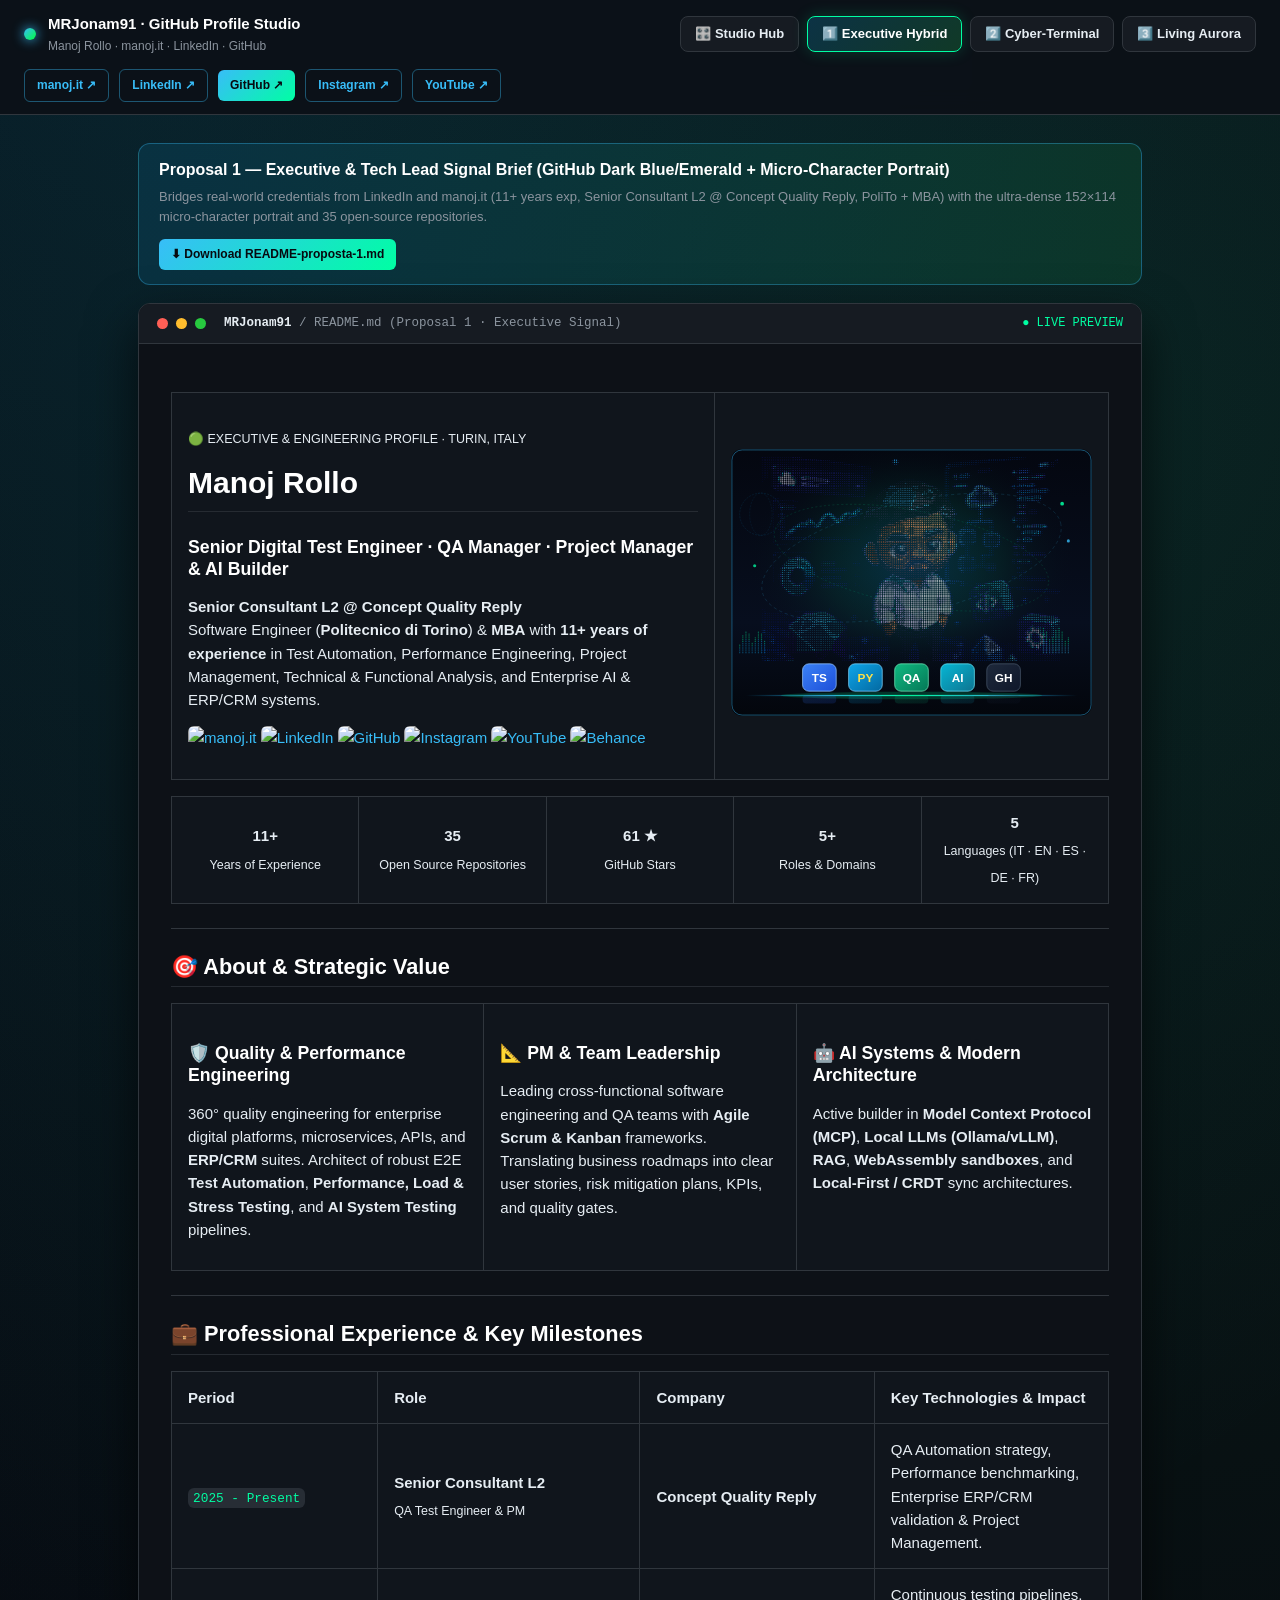
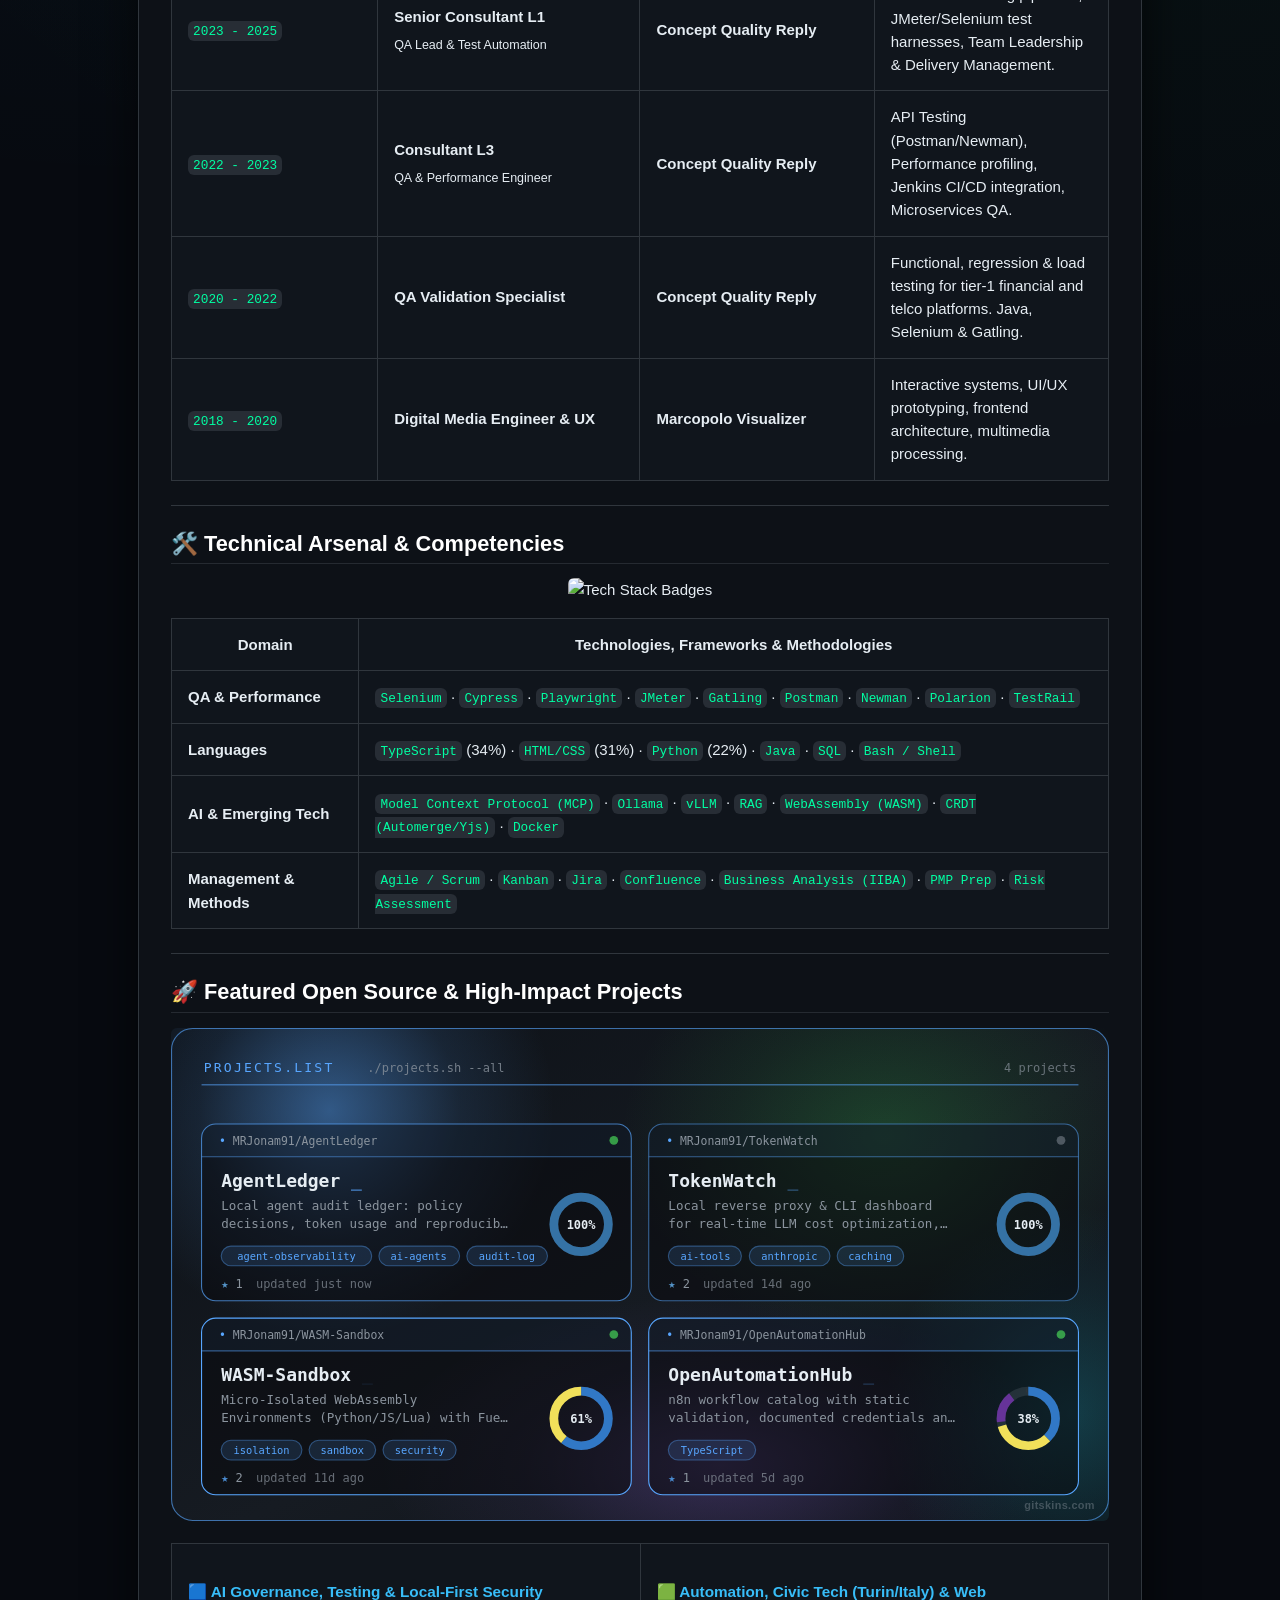
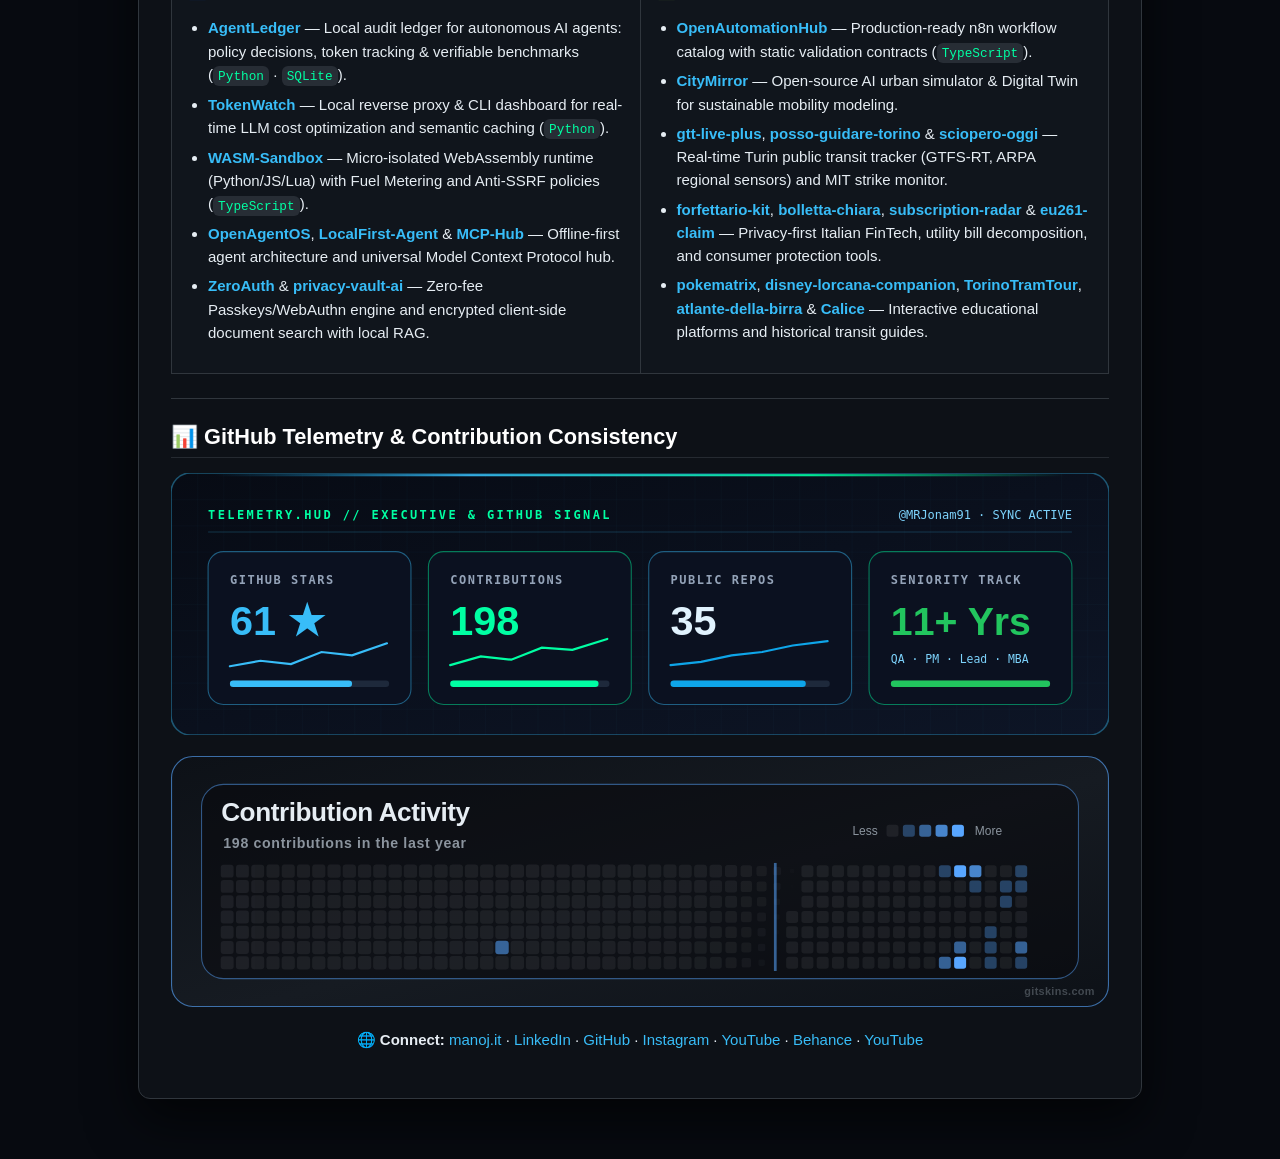
==== proposta-1-executive.html @ 2010ca0a "feat: complete GitHub Profile Studio for Manoj Rollo (@MRJonam91) with interactive selectable themes" ====
<!DOCTYPE html>
<html lang="en">
<head>
  <meta charset="UTF-8" />
  <meta name="viewport" content="width=device-width, initial-scale=1.0" />
  <title>Proposal 1: Executive &amp; Tech Lead Signal Brief — Manoj Rollo (MRJonam91)</title>
  <link rel="stylesheet" href="styles.css" />
</head>
<body>

  <header class="preview-topbar">
    <div class="brand">
      <span class="brand-dot"></span>
      <div>
        <a href="index.html" class="brand-title">MRJonam91 · GitHub Profile Studio</a>
        <div class="brand-sub">Manoj Rollo · manoj.it · LinkedIn · GitHub</div>
      </div>
    </div>
    <nav class="nav-pills">
      <a href="index.html" class="nav-pill">🎛️ Studio Hub</a>
      <a href="proposta-1-executive.html" class="nav-pill active">1️⃣ Executive Hybrid</a>
      <a href="proposta-2-cyber-terminal.html" class="nav-pill">2️⃣ Cyber-Terminal</a>
      <a href="proposta-3-living-aurora.html" class="nav-pill">3️⃣ Living Aurora</a>
    </nav>
    <div class="external-links">
      <a href="https://manoj.it" target="_blank" class="ext-btn secondary">manoj.it ↗</a>
      <a href="https://www.linkedin.com/in/manoj-rollo/" target="_blank" class="ext-btn secondary">LinkedIn ↗</a>
      <a href="https://github.com/MRJonam91" target="_blank" class="ext-btn">GitHub ↗</a>
      <a href="https://www.instagram.com/mr_jonam/" target="_blank" class="ext-btn secondary">Instagram ↗</a>
      <a href="https://www.youtube.com/@MrJonam91" target="_blank" class="ext-btn secondary">YouTube ↗</a>
    </div>
  </header>

  <main class="gh-wrapper">
    <div class="proposal-banner">
      <div>
        <h2>Proposal 1 — Executive &amp; Tech Lead Signal Brief (GitHub Dark Blue/Emerald + Micro-Character Portrait)</h2>
        <p>Bridges real-world credentials from LinkedIn and manoj.it (11+ years exp, Senior Consultant L2 @ Concept Quality Reply, PoliTo + MBA) with the ultra-dense 152×114 micro-character portrait and 35 open-source repositories.</p>
      </div>
      <a href="README-proposta-1.md" download class="ext-btn">⬇ Download README-proposta-1.md</a>
    </div>

    <div class="gh-readme-box">
      <div class="gh-readme-header">
        <div class="gh-window-dots">
          <span class="dot red"></span>
          <span class="dot yellow"></span>
          <span class="dot green"></span>
          <span class="gh-repo-path"><strong>MRJonam91</strong> / README.md <span>(Proposal 1 · Executive Signal)</span></span>
        </div>
        <span style="color:#00ffa3;font-family:monospace;font-size:12px;">● LIVE PREVIEW</span>
      </div>

      <article class="markdown-body">
        <div align="center">
          <table width="100%">
            <tr>
              <td width="58%" valign="middle" align="left">
                <p><sub>🟢 EXECUTIVE &amp; ENGINEERING PROFILE · TURIN, ITALY</sub></p>
                <h1>Manoj Rollo</h1>
                <h3>Senior Digital Test Engineer · QA Manager · Project Manager &amp; AI Builder</h3>
                <p>
                  <strong>Senior Consultant L2 @ Concept Quality Reply</strong><br/>
                  Software Engineer (<strong>Politecnico di Torino</strong>) &amp; <strong>MBA</strong> with <strong>11+ years of experience</strong> in Test Automation, Performance Engineering, Project Management, Technical &amp; Functional Analysis, and Enterprise AI &amp; ERP/CRM systems.
                </p>
                <p>
                  <a href="https://manoj.it" target="_blank"><img src="https://img.shields.io/badge/PORTFOLIO-manoj.it-0EA5E9?style=for-the-badge&logo=googlechrome&logoColor=white&labelColor=0D1117" alt="manoj.it" /></a>
                  <a href="https://www.linkedin.com/in/manoj-rollo/" target="_blank"><img src="https://img.shields.io/badge/LINKEDIN-manoj--rollo-38BDF8?style=for-the-badge&logo=linkedin&logoColor=white&labelColor=0D1117" alt="LinkedIn" /></a>
                  <a href="https://github.com/MRJonam91" target="_blank"><img src="https://img.shields.io/badge/GITHUB-MRJonam91-22C55E?style=for-the-badge&logo=github&logoColor=white&labelColor=0D1117" alt="GitHub" /></a>
                  <a href="https://www.instagram.com/mr_jonam/" target="_blank"><img src="https://img.shields.io/badge/INSTAGRAM-mr__jonam-E4405F?style=for-the-badge&logo=instagram&logoColor=white&labelColor=0D1117" alt="Instagram" /></a>
                  <a href="https://www.youtube.com/@MrJonam91" target="_blank"><img src="https://img.shields.io/badge/YOUTUBE-@MrJonam91-FF0000?style=for-the-badge&logo=youtube&logoColor=white&labelColor=0D1117" alt="YouTube" /></a>
                  <a href="https://www.behance.net/fbxmanoddc8" target="_blank"><img src="https://img.shields.io/badge/BEHANCE-Creative-00FFA3?style=for-the-badge&logo=behance&logoColor=white&labelColor=0D1117" alt="Behance" /></a>
                </p>
              </td>
              <td width="42%" valign="middle" align="center">
                <img src="assets/p1-portrait.svg" width="100%" alt="Manoj Rollo High-Density Cyber Character Portrait" />
              </td>
            </tr>
          </table>

          <table width="100%">
            <tr>
              <td width="20%" align="center"><strong>11+</strong><br/><sub>Years of Experience</sub></td>
              <td width="20%" align="center"><strong>35</strong><br/><sub>Open Source Repositories</sub></td>
              <td width="20%" align="center"><strong>61 ★</strong><br/><sub>GitHub Stars</sub></td>
              <td width="20%" align="center"><strong>5+</strong><br/><sub>Roles &amp; Domains</sub></td>
              <td width="20%" align="center"><strong>5</strong><br/><sub>Languages (IT · EN · ES · DE · FR)</sub></td>
            </tr>
          </table>
        </div>

        <hr/>

        <h2>🎯 About &amp; Strategic Value</h2>
        <table width="100%">
          <tr>
            <td width="33%" valign="top">
              <h3>🛡️ Quality &amp; Performance Engineering</h3>
              <p>360° quality engineering for enterprise digital platforms, microservices, APIs, and <strong>ERP/CRM</strong> suites. Architect of robust E2E <strong>Test Automation</strong>, <strong>Performance, Load &amp; Stress Testing</strong>, and <strong>AI System Testing</strong> pipelines.</p>
            </td>
            <td width="33%" valign="top">
              <h3>📐 PM &amp; Team Leadership</h3>
              <p>Leading cross-functional software engineering and QA teams with <strong>Agile Scrum &amp; Kanban</strong> frameworks. Translating business roadmaps into clear user stories, risk mitigation plans, KPIs, and quality gates.</p>
            </td>
            <td width="33%" valign="top">
              <h3>🤖 AI Systems &amp; Modern Architecture</h3>
              <p>Active builder in <strong>Model Context Protocol (MCP)</strong>, <strong>Local LLMs (Ollama/vLLM)</strong>, <strong>RAG</strong>, <strong>WebAssembly sandboxes</strong>, and <strong>Local-First / CRDT</strong> sync architectures.</p>
            </td>
          </tr>
        </table>

        <hr/>

        <h2>💼 Professional Experience &amp; Key Milestones</h2>
        <table width="100%">
          <tr>
            <th align="left" width="22%">Period</th>
            <th align="left" width="28%">Role</th>
            <th align="left" width="25%">Company</th>
            <th align="left" width="25%">Key Technologies &amp; Impact</th>
          </tr>
          <tr>
            <td><code>2025 - Present</code></td>
            <td><strong>Senior Consultant L2</strong><br/><sub>QA Test Engineer &amp; PM</sub></td>
            <td><strong>Concept Quality Reply</strong></td>
            <td>QA Automation strategy, Performance benchmarking, Enterprise ERP/CRM validation &amp; Project Management.</td>
          </tr>
          <tr>
            <td><code>2023 - 2025</code></td>
            <td><strong>Senior Consultant L1</strong><br/><sub>QA Lead &amp; Test Automation</sub></td>
            <td><strong>Concept Quality Reply</strong></td>
            <td>Continuous testing pipelines, JMeter/Selenium test harnesses, Team Leadership &amp; Delivery Management.</td>
          </tr>
          <tr>
            <td><code>2022 - 2023</code></td>
            <td><strong>Consultant L3</strong><br/><sub>QA &amp; Performance Engineer</sub></td>
            <td><strong>Concept Quality Reply</strong></td>
            <td>API Testing (Postman/Newman), Performance profiling, Jenkins CI/CD integration, Microservices QA.</td>
          </tr>
          <tr>
            <td><code>2020 - 2022</code></td>
            <td><strong>QA Validation Specialist</strong></td>
            <td><strong>Concept Quality Reply</strong></td>
            <td>Functional, regression &amp; load testing for tier-1 financial and telco platforms. Java, Selenium &amp; Gatling.</td>
          </tr>
          <tr>
            <td><code>2018 - 2020</code></td>
            <td><strong>Digital Media Engineer &amp; UX</strong></td>
            <td><strong>Marcopolo Visualizer</strong></td>
            <td>Interactive systems, UI/UX prototyping, frontend architecture, multimedia processing.</td>
          </tr>
        </table>

        <hr/>

        <h2>🛠️ Technical Arsenal &amp; Competencies</h2>
        <div align="center">
          <img src="assets/p1-stack.svg" width="100%" alt="Tech Stack Badges" />
        </div>

        <table width="100%">
          <tr>
            <th width="20%">Domain</th>
            <th width="80%">Technologies, Frameworks &amp; Methodologies</th>
          </tr>
          <tr>
            <td><strong>QA &amp; Performance</strong></td>
            <td><code>Selenium</code> · <code>Cypress</code> · <code>Playwright</code> · <code>JMeter</code> · <code>Gatling</code> · <code>Postman</code> · <code>Newman</code> · <code>Polarion</code> · <code>TestRail</code></td>
          </tr>
          <tr>
            <td><strong>Languages</strong></td>
            <td><code>TypeScript</code> (34%) · <code>HTML/CSS</code> (31%) · <code>Python</code> (22%) · <code>Java</code> · <code>SQL</code> · <code>Bash / Shell</code></td>
          </tr>
          <tr>
            <td><strong>AI &amp; Emerging Tech</strong></td>
            <td><code>Model Context Protocol (MCP)</code> · <code>Ollama</code> · <code>vLLM</code> · <code>RAG</code> · <code>WebAssembly (WASM)</code> · <code>CRDT (Automerge/Yjs)</code> · <code>Docker</code></td>
          </tr>
          <tr>
            <td><strong>Management &amp; Methods</strong></td>
            <td><code>Agile / Scrum</code> · <code>Kanban</code> · <code>Jira</code> · <code>Confluence</code> · <code>Business Analysis (IIBA)</code> · <code>PMP Prep</code> · <code>Risk Assessment</code></td>
          </tr>
        </table>

        <hr/>

        <h2>🚀 Featured Open Source &amp; High-Impact Projects</h2>
        <p align="center">
          <img src="assets/p1-projects.svg" width="100%" alt="Manoj Rollo Selected Projects" />
        </p>

        <table width="100%">
          <tr>
            <td width="50%" valign="top">
              <h4>🟦 AI Governance, Testing &amp; Local-First Security</h4>
              <ul>
                <li><a href="https://github.com/MRJonam91/AgentLedger" target="_blank"><strong>AgentLedger</strong></a> — Local audit ledger for autonomous AI agents: policy decisions, token tracking &amp; verifiable benchmarks (<code>Python</code> · <code>SQLite</code>).</li>
                <li><a href="https://github.com/MRJonam91/TokenWatch" target="_blank"><strong>TokenWatch</strong></a> — Local reverse proxy &amp; CLI dashboard for real-time LLM cost optimization and semantic caching (<code>Python</code>).</li>
                <li><a href="https://github.com/MRJonam91/WASM-Sandbox" target="_blank"><strong>WASM-Sandbox</strong></a> — Micro-isolated WebAssembly runtime (Python/JS/Lua) with Fuel Metering and Anti-SSRF policies (<code>TypeScript</code>).</li>
                <li><a href="https://github.com/MRJonam91/OpenAgentOS" target="_blank"><strong>OpenAgentOS</strong></a>, <a href="https://github.com/MRJonam91/LocalFirst-Agent" target="_blank"><strong>LocalFirst-Agent</strong></a> &amp; <a href="https://github.com/MRJonam91/MCP-Hub" target="_blank"><strong>MCP-Hub</strong></a> — Offline-first agent architecture and universal Model Context Protocol hub.</li>
                <li><a href="https://github.com/MRJonam91/ZeroAuth" target="_blank"><strong>ZeroAuth</strong></a> &amp; <a href="https://github.com/MRJonam91/privacy-vault-ai" target="_blank"><strong>privacy-vault-ai</strong></a> — Zero-fee Passkeys/WebAuthn engine and encrypted client-side document search with local RAG.</li>
              </ul>
            </td>
            <td width="50%" valign="top">
              <h4>🟩 Automation, Civic Tech (Turin/Italy) &amp; Web</h4>
              <ul>
                <li><a href="https://github.com/MRJonam91/OpenAutomationHub" target="_blank"><strong>OpenAutomationHub</strong></a> — Production-ready n8n workflow catalog with static validation contracts (<code>TypeScript</code>).</li>
                <li><a href="https://github.com/MRJonam91/CityMirror" target="_blank"><strong>CityMirror</strong></a> — Open-source AI urban simulator &amp; Digital Twin for sustainable mobility modeling.</li>
                <li><a href="https://github.com/MRJonam91/gtt-live-plus" target="_blank"><strong>gtt-live-plus</strong></a>, <a href="https://github.com/MRJonam91/posso-guidare-torino" target="_blank"><strong>posso-guidare-torino</strong></a> &amp; <a href="https://github.com/MRJonam91/sciopero-oggi" target="_blank"><strong>sciopero-oggi</strong></a> — Real-time Turin public transit tracker (GTFS-RT, ARPA regional sensors) and MIT strike monitor.</li>
                <li><a href="https://github.com/MRJonam91/forfettario-kit" target="_blank"><strong>forfettario-kit</strong></a>, <a href="https://github.com/MRJonam91/bolletta-chiara" target="_blank"><strong>bolletta-chiara</strong></a>, <a href="https://github.com/MRJonam91/subscription-radar" target="_blank"><strong>subscription-radar</strong></a> &amp; <a href="https://github.com/MRJonam91/eu261-claim" target="_blank"><strong>eu261-claim</strong></a> — Privacy-first Italian FinTech, utility bill decomposition, and consumer protection tools.</li>
                <li><a href="https://github.com/MRJonam91/pokematrix" target="_blank"><strong>pokematrix</strong></a>, <a href="https://github.com/MRJonam91/disney-lorcana-companion" target="_blank"><strong>disney-lorcana-companion</strong></a>, <a href="https://github.com/MRJonam91/TorinoTramTour" target="_blank"><strong>TorinoTramTour</strong></a>, <a href="https://github.com/MRJonam91/atlante-della-birra" target="_blank"><strong>atlante-della-birra</strong></a> &amp; <a href="https://github.com/MRJonam91/Calice" target="_blank"><strong>Calice</strong></a> — Interactive educational platforms and historical transit guides.</li>
              </ul>
            </td>
          </tr>
        </table>

        <hr/>

        <h2>📊 GitHub Telemetry &amp; Contribution Consistency</h2>
        <p align="center">
          <img src="assets/p1-stats.svg" width="100%" alt="Manoj Rollo GitHub Metrics" />
        </p>
        <p align="center">
          <img src="assets/p1-heatmap.svg" width="100%" alt="Manoj Rollo Contribution Heatmap" />
        </p>

        <div align="center">
          <p>🌐 <strong>Connect:</strong> <a href="https://manoj.it" target="_blank">manoj.it</a> · <a href="https://www.linkedin.com/in/manoj-rollo/" target="_blank">LinkedIn</a> · <a href="https://github.com/MRJonam91" target="_blank">GitHub</a> · <a href="https://www.instagram.com/mr_jonam/" target="_blank">Instagram</a> · <a href="https://www.youtube.com/@MrJonam91" target="_blank">YouTube</a> · <a href="https://www.behance.net/fbxmanoddc8" target="_blank">Behance</a> · <a href="https://www.youtube.com/@MrJonam91" target="_blank">YouTube</a></p>
        </div>
      </article>
    </div>
  </main>

</body>
</html>
---- styles.css ----
:root {
  --gh-bg: #070a10;
  --gh-canvas: #0d1117;
  --gh-surface: #161b22;
  --gh-border: #30363d;
  --gh-text: #e6edf3;
  --gh-muted: #8b949e;
  --gh-link: #38bdf8;
  --cyber-blue: #0ea5e9;
  --cyber-cyan: #38bdf8;
  --cyber-green: #22c55e;
  --matrix-green: #00ff41;
  --aurora-teal: #00ffa3;
}

* {
  box-sizing: border-box;
}

body {
  margin: 0;
  padding: 0;
  background: radial-gradient(circle at 15% 0%, rgba(14, 165, 233, 0.12), transparent 40%),
              radial-gradient(circle at 85% 10%, rgba(34, 197, 94, 0.10), transparent 40%),
              var(--gh-bg);
  color: var(--gh-text);
  font-family: -apple-system, BlinkMacSystemFont, "Segoe UI", "Noto Sans", Helvetica, Arial, sans-serif;
  line-height: 1.55;
}

/* Top Interactive Switcher Bar */
.preview-topbar {
  position: sticky;
  top: 0;
  z-index: 100;
  background: rgba(13, 17, 23, 0.92);
  backdrop-filter: blur(12px);
  border-bottom: 1px solid var(--gh-border);
  padding: 12px 24px;
  display: flex;
  flex-wrap: wrap;
  align-items: center;
  justify-content: space-between;
  gap: 14px;
}

.brand {
  display: flex;
  align-items: center;
  gap: 12px;
}

.brand-dot {
  width: 12px;
  height: 12px;
  border-radius: 50%;
  background: linear-gradient(135deg, var(--cyber-cyan), var(--matrix-green));
  box-shadow: 0 0 12px var(--cyber-cyan);
}

.brand-title {
  font-weight: 700;
  font-size: 15px;
  color: #fff;
  text-decoration: none;
}

.brand-sub {
  font-size: 12px;
  color: var(--gh-muted);
}

.nav-pills {
  display: flex;
  flex-wrap: wrap;
  gap: 8px;
}

.nav-pill {
  padding: 7px 14px;
  border-radius: 8px;
  font-size: 13px;
  font-weight: 600;
  text-decoration: none;
  color: var(--gh-text);
  background: var(--gh-surface);
  border: 1px solid var(--gh-border);
  transition: all 0.18s ease;
  cursor: pointer;
}

.nav-pill:hover {
  border-color: var(--cyber-cyan);
  color: #fff;
}

.nav-pill.active {
  background: linear-gradient(135deg, rgba(14, 165, 233, 0.22), rgba(34, 197, 94, 0.22));
  border-color: var(--aurora-teal);
  color: #fff;
  box-shadow: 0 0 16px rgba(0, 255, 163, 0.18);
}

.external-links {
  display: flex;
  align-items: center;
  gap: 10px;
}

.ext-btn {
  padding: 6px 12px;
  border-radius: 6px;
  font-size: 12px;
  font-weight: 600;
  text-decoration: none;
  color: #070a10;
  background: linear-gradient(135deg, var(--cyber-cyan), var(--aurora-teal));
  border: none;
  cursor: pointer;
}

.ext-btn.secondary {
  background: transparent;
  color: var(--cyber-cyan);
  border: 1px solid rgba(56, 189, 248, 0.4);
}

/* GitHub Profile Container */
.gh-wrapper {
  max-width: 1040px;
  margin: 28px auto 64px;
  padding: 0 18px;
}

.proposal-banner {
  background: linear-gradient(90deg, rgba(14, 165, 233, 0.12), rgba(34, 197, 94, 0.12));
  border: 1px solid rgba(56, 189, 248, 0.35);
  border-radius: 12px;
  padding: 14px 20px;
  margin-bottom: 18px;
  display: flex;
  align-items: center;
  justify-content: space-between;
  flex-wrap: wrap;
  gap: 12px;
}

.proposal-banner h2 {
  margin: 0;
  font-size: 16px;
  color: #fff;
}

.proposal-banner p {
  margin: 4px 0 0;
  font-size: 13px;
  color: var(--gh-muted);
}

.gh-readme-box {
  background: var(--gh-canvas);
  border: 1px solid var(--gh-border);
  border-radius: 12px;
  overflow: hidden;
  box-shadow: 0 20px 50px rgba(0, 0, 0, 0.65);
}

.gh-readme-header {
  background: var(--gh-surface);
  border-bottom: 1px solid var(--gh-border);
  padding: 10px 18px;
  display: flex;
  align-items: center;
  justify-content: space-between;
  font-size: 13px;
}

.gh-window-dots {
  display: flex;
  align-items: center;
  gap: 8px;
}

.dot {
  width: 11px;
  height: 11px;
  border-radius: 50%;
}
.dot.red { background: #ff5f56; }
.dot.yellow { background: #ffbd2e; }
.dot.green { background: #27c93f; }

.gh-repo-path {
  margin-left: 10px;
  font-family: ui-monospace, SFMono-Regular, "SF Mono", Menlo, Consolas, monospace;
  font-size: 12.5px;
  color: var(--gh-muted);
}

.gh-repo-path strong {
  color: var(--gh-text);
}

/* GitHub Markdown Body Styling */
.markdown-body {
  padding: 32px;
  color: var(--gh-text);
  font-size: 15px;
}

.markdown-body a {
  color: var(--gh-link);
  text-decoration: none;
}

.markdown-body a:hover {
  text-decoration: underline;
}

.markdown-body h1,
.markdown-body h2,
.markdown-body h3,
.markdown-body h4 {
  color: #ffffff;
  margin-top: 24px;
  margin-bottom: 14px;
  font-weight: 600;
  line-height: 1.25;
}

.markdown-body h1 {
  font-size: 2em;
  padding-bottom: 0.3em;
  border-bottom: 1px solid rgba(48, 54, 61, 0.7);
  margin-top: 8px;
}

.markdown-body h2 {
  font-size: 1.45em;
  padding-bottom: 0.3em;
  border-bottom: 1px solid rgba(48, 54, 61, 0.7);
}

.markdown-body h3 {
  font-size: 1.18em;
}

.markdown-body h4 {
  font-size: 1.02em;
  color: var(--cyber-cyan);
}

.markdown-body hr {
  height: 1px;
  padding: 0;
  margin: 24px 0;
  background-color: var(--gh-border);
  border: 0;
}

.markdown-body table {
  border-spacing: 0;
  border-collapse: collapse;
  width: 100%;
  margin: 16px 0;
}

.markdown-body table td,
.markdown-body table th {
  padding: 14px 16px;
  border: 1px solid var(--gh-border);
  background: rgba(22, 27, 34, 0.45);
}

.markdown-body pre {
  background-color: #11161f;
  border: 1px solid rgba(56, 189, 248, 0.28);
  border-radius: 8px;
  padding: 16px;
  overflow: auto;
  font-family: ui-monospace, SFMono-Regular, "SF Mono", Menlo, Consolas, monospace;
  font-size: 13px;
  line-height: 1.5;
  color: #7dd3fc;
}

.markdown-body code {
  font-family: ui-monospace, SFMono-Regular, "SF Mono", Menlo, Consolas, monospace;
  font-size: 85%;
  padding: 0.2em 0.4em;
  background-color: rgba(110, 118, 129, 0.25);
  border-radius: 6px;
  color: var(--aurora-teal);
}

.markdown-body pre code {
  background: transparent;
  padding: 0;
  color: inherit;
  font-size: 100%;
}

.markdown-body img {
  max-width: 100%;
  height: auto;
  border-radius: 6px;
}

.markdown-body ul {
  padding-left: 20px;
}

.markdown-body li {
  margin-bottom: 6px;
}
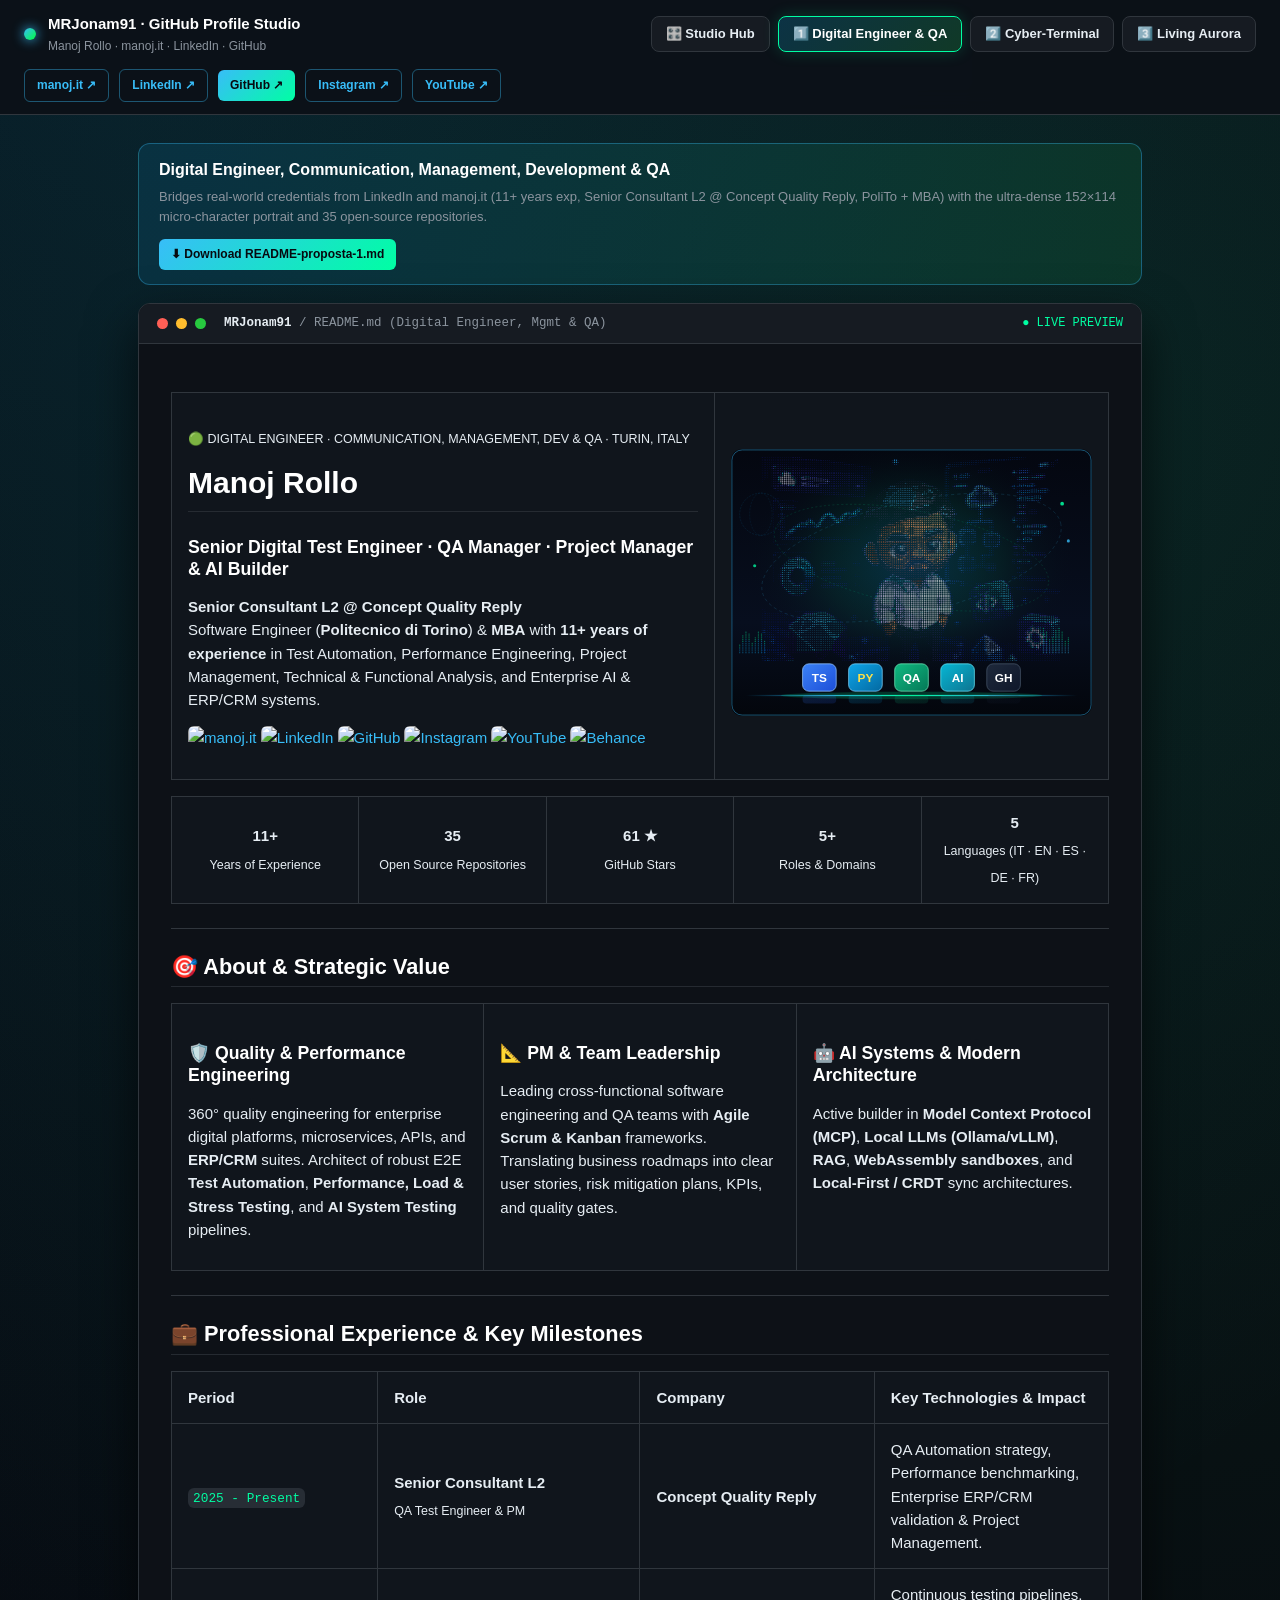
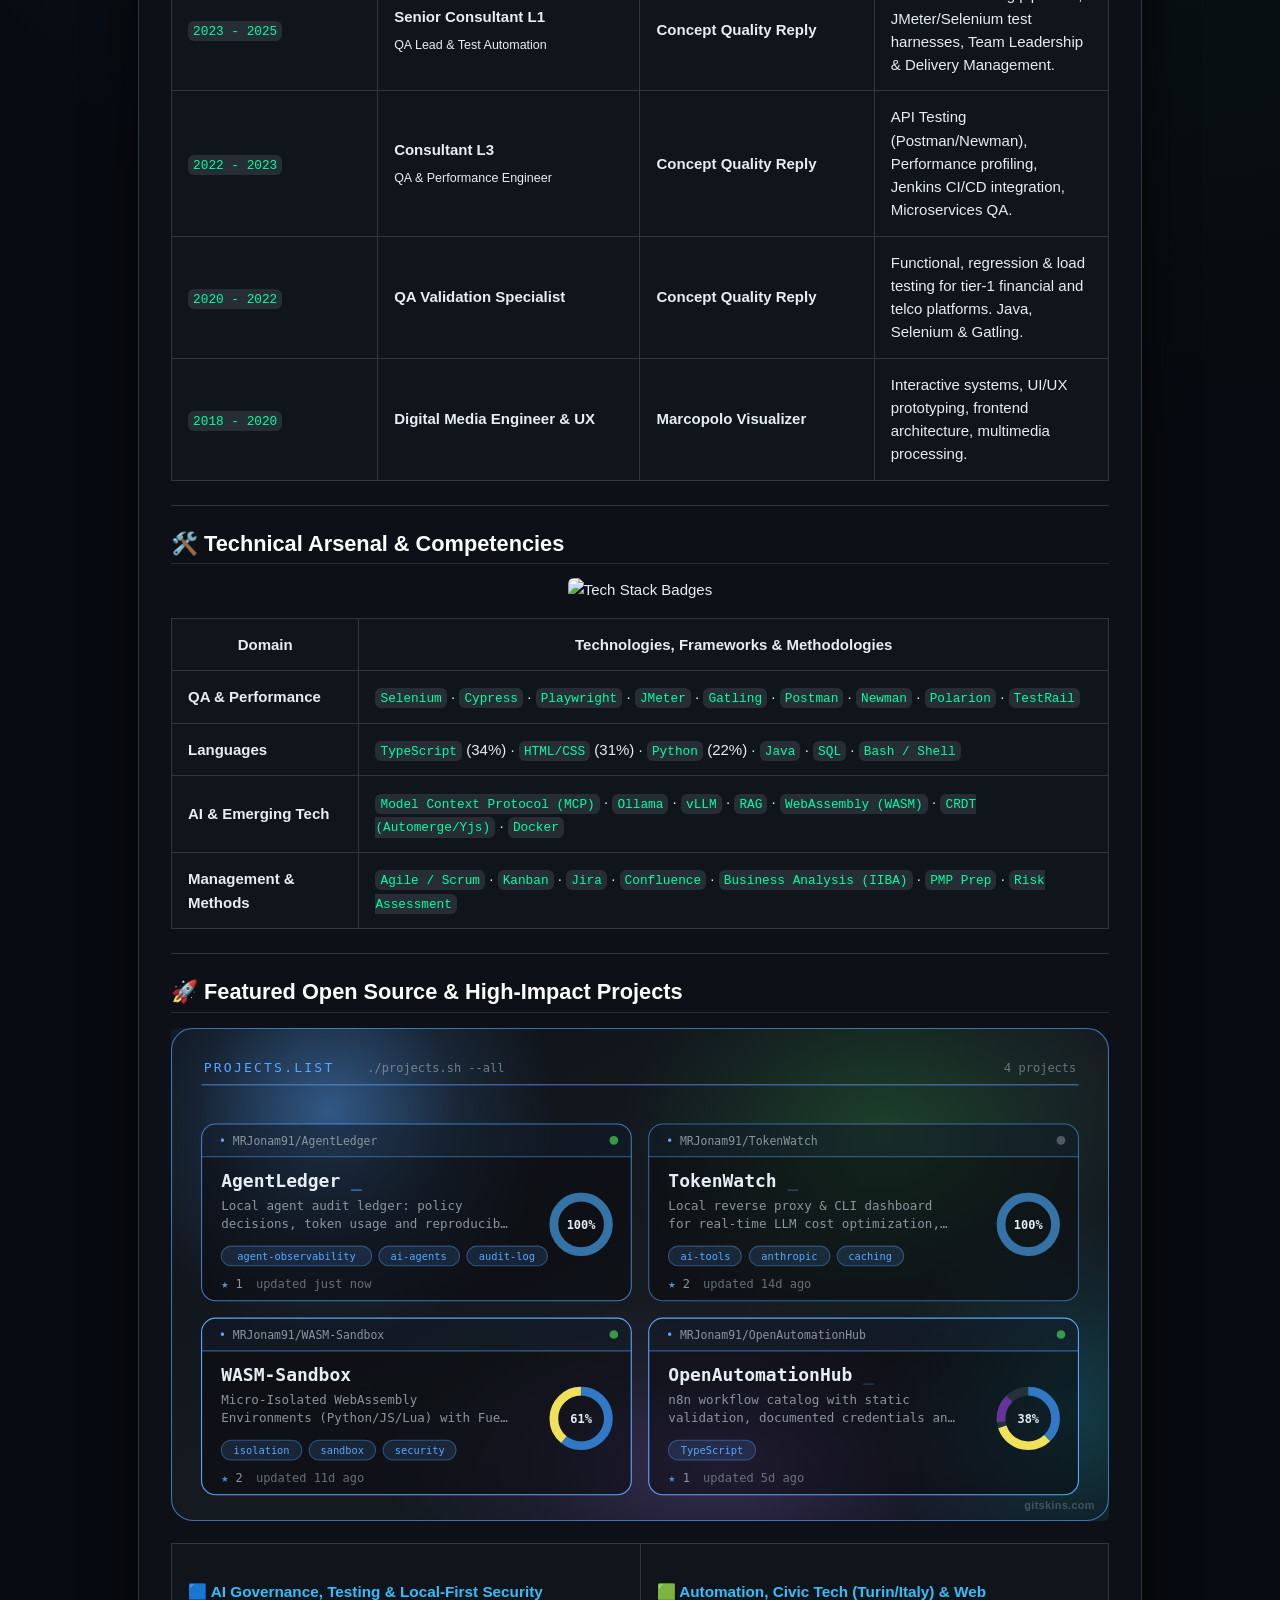
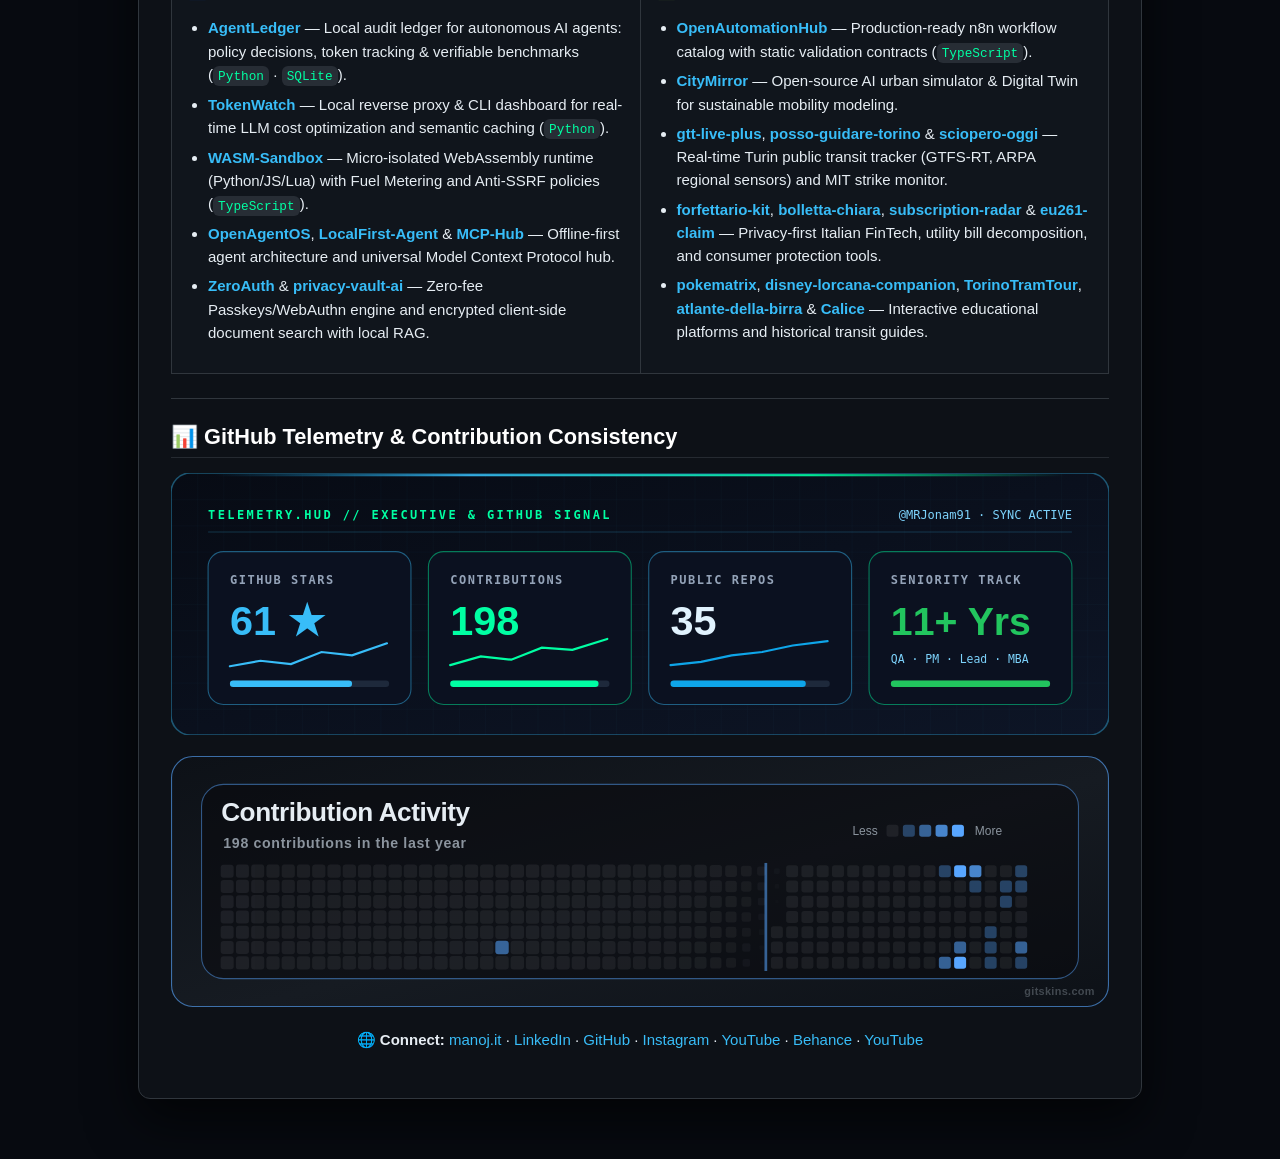
==== commit bc9be2d2: "refactor(titles): remove draft/proposal references and transform Executive title to 'Digital Enginee" ====
--- a/proposta-1-executive.html
+++ b/proposta-1-executive.html
@@ -3,7 +3,7 @@
 <head>
   <meta charset="UTF-8" />
   <meta name="viewport" content="width=device-width, initial-scale=1.0" />
-  <title>Proposal 1: Executive &amp; Tech Lead Signal Brief — Manoj Rollo (MRJonam91)</title>
+  <title>Digital Engineer, Communication, Management, Development &amp; QA — Manoj Rollo (MRJonam91)</title>
   <link rel="stylesheet" href="styles.css" />
 </head>
 <body>
@@ -18,7 +18,7 @@
     </div>
     <nav class="nav-pills">
       <a href="index.html" class="nav-pill">🎛️ Studio Hub</a>
-      <a href="proposta-1-executive.html" class="nav-pill active">1️⃣ Executive Hybrid</a>
+      <a href="proposta-1-executive.html" class="nav-pill active">1️⃣ Digital Engineer &amp; QA</a>
       <a href="proposta-2-cyber-terminal.html" class="nav-pill">2️⃣ Cyber-Terminal</a>
       <a href="proposta-3-living-aurora.html" class="nav-pill">3️⃣ Living Aurora</a>
     </nav>
@@ -34,7 +34,7 @@
   <main class="gh-wrapper">
     <div class="proposal-banner">
       <div>
-        <h2>Proposal 1 — Executive &amp; Tech Lead Signal Brief (GitHub Dark Blue/Emerald + Micro-Character Portrait)</h2>
+        <h2>Digital Engineer, Communication, Management, Development &amp; QA</h2>
         <p>Bridges real-world credentials from LinkedIn and manoj.it (11+ years exp, Senior Consultant L2 @ Concept Quality Reply, PoliTo + MBA) with the ultra-dense 152×114 micro-character portrait and 35 open-source repositories.</p>
       </div>
       <a href="README-proposta-1.md" download class="ext-btn">⬇ Download README-proposta-1.md</a>
@@ -46,7 +46,7 @@
           <span class="dot red"></span>
           <span class="dot yellow"></span>
           <span class="dot green"></span>
-          <span class="gh-repo-path"><strong>MRJonam91</strong> / README.md <span>(Proposal 1 · Executive Signal)</span></span>
+          <span class="gh-repo-path"><strong>MRJonam91</strong> / README.md <span>(Digital Engineer, Mgmt &amp; QA)</span></span>
         </div>
         <span style="color:#00ffa3;font-family:monospace;font-size:12px;">● LIVE PREVIEW</span>
       </div>
@@ -56,7 +56,7 @@
           <table width="100%">
             <tr>
               <td width="58%" valign="middle" align="left">
-                <p><sub>🟢 EXECUTIVE &amp; ENGINEERING PROFILE · TURIN, ITALY</sub></p>
+                <p><sub>🟢 DIGITAL ENGINEER · COMMUNICATION, MANAGEMENT, DEV &amp; QA · TURIN, ITALY</sub></p>
                 <h1>Manoj Rollo</h1>
                 <h3>Senior Digital Test Engineer · QA Manager · Project Manager &amp; AI Builder</h3>
                 <p>
